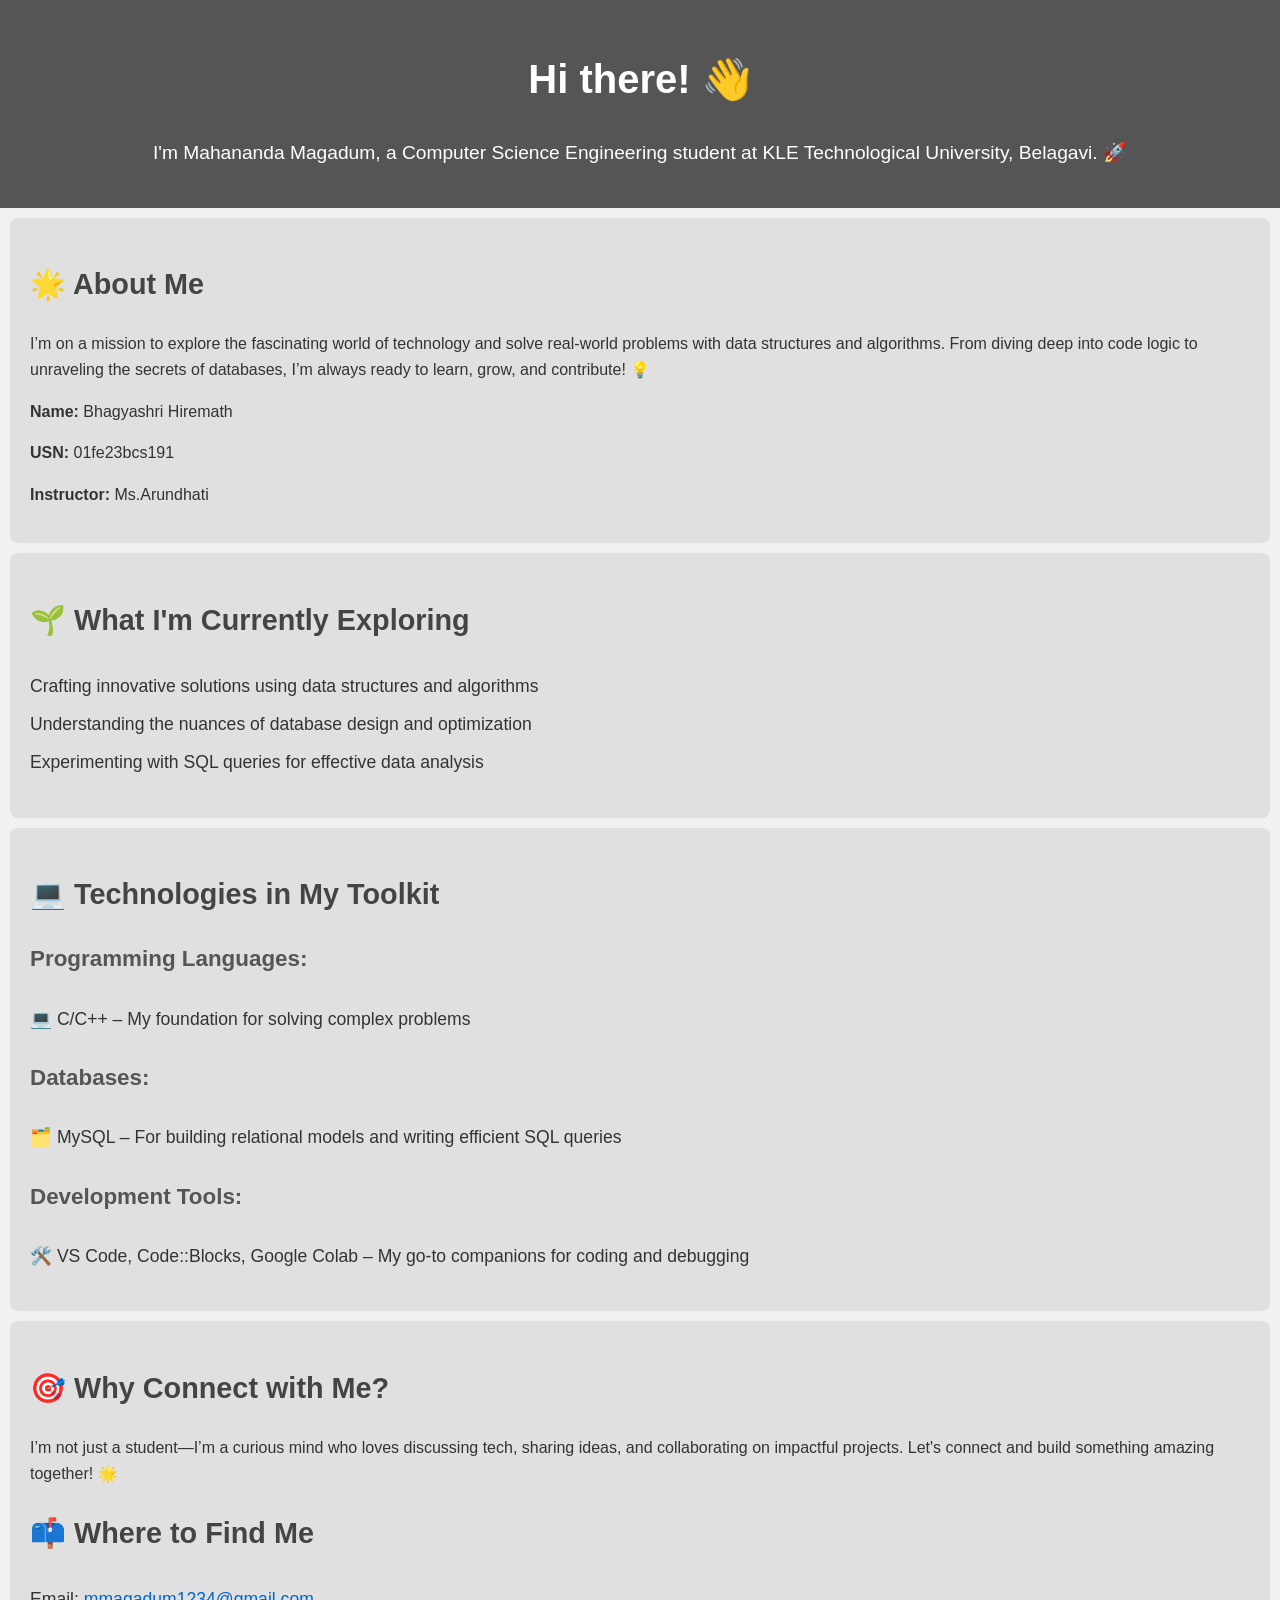
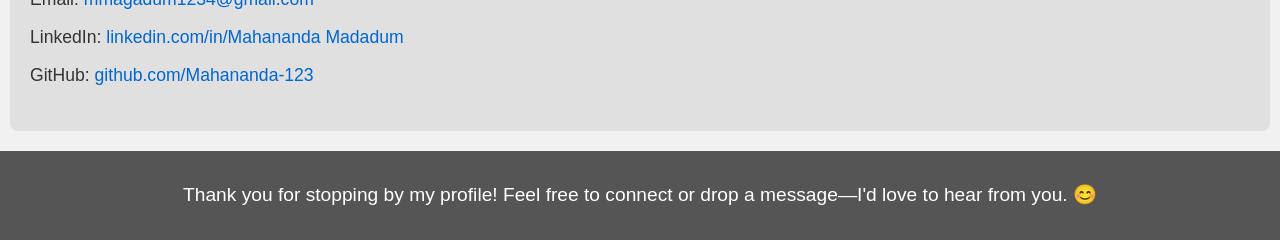
==== About me.html @ f65a514d "Update About me.html" ====
<!DOCTYPE html>
<html lang="en">
<head>
    <meta charset="UTF-8">
    <meta name="viewport" content="width=device-width, initial-scale=1.0">
    <title>Mahananda Magadum - Portfolio</title>
    <style>
        body {
            font-family: Arial, sans-serif;
            line-height: 1.6;
            background-color: #f1f1f1;
            color: #333;
            margin: 0;
            padding: 0;
            opacity: 0;
            animation: fadeIn 1s forwards;
        }

        header {
            background-color: #555;
            color: #fff;
            text-align: center;
            padding: 20px;
            animation: slideIn 1s ease-out;
        }

        header h1 {
            font-size: 2.5rem;
            animation: fadeIn 2s ease-in-out;
        }

        header p {
            font-size: 1.2rem;
            animation: fadeIn 2.5s ease-in-out;
        }

        section {
            padding: 20px;
            margin: 10px;
            background-color: #e0e0e0;
            border-radius: 8px;
            opacity: 0;
            animation: slideUp 0.8s ease-out forwards;
            animation-delay: 0.5s;
        }

        h2 {
            color: #444;
            font-size: 1.8rem;
            animation: fadeIn 2s ease-in-out;
        }

        h3 {
            color: #555;
            font-size: 1.4rem;
        }

        ul {
            list-style-type: none;
            padding: 0;
        }

        ul li {
            font-size: 1.1rem;
            padding: 5px 0;
        }

        a {
            color: #0066cc;
            text-decoration: none;
            transition: color 0.3s ease;
        }

        a:hover {
            color: hsla(24, 100%, 50%, 0.493);
            text-decoration: underline;
        }

        footer {
            background-color: #555;
            color: #fff;
            text-align: center;
            padding: 10px;
            margin-top: 20px;
            animation: fadeIn 2.5s ease-in-out;
        }

        footer p {
            font-size: 1.2rem;
        }

        /* Keyframe Animations */
        @keyframes fadeIn {
            0% { opacity: 0; }
            100% { opacity: 1; }
        }

        @keyframes slideIn {
            0% { transform: translateY(-50px); opacity: 0; }
            100% { transform: translateY(0); opacity: 1; }
        }

        @keyframes slideUp {
            0% { transform: translateY(30px); opacity: 0; }
            100% { transform: translateY(0); opacity: 1; }
        }
    </style>
</head>
<body>
    <header>
        <h1>Hi there! 👋</h1>
        <p>I'm Mahananda Magadum, a Computer Science Engineering student at KLE Technological University, Belagavi. 🚀</p>
    </header>

    <section class="about-me">
        <h2>🌟 About Me</h2>
        <p>I’m on a mission to explore the fascinating world of technology and solve real-world problems with data structures and algorithms. From diving deep into code logic to unraveling the secrets of databases, I’m always ready to learn, grow, and contribute! 💡</p>
        <p><strong>Name:</strong> Bhagyashri Hiremath</p>
        <p><strong>USN:</strong> 01fe23bcs191</p>
        <p><strong>Instructor:</strong> Ms.Arundhati</p>
    </section>


    <section class="current-exploring">
        <h2>🌱 What I'm Currently Exploring</h2>
        <ul>
            <li>Crafting innovative solutions using data structures and algorithms</li>
            <li>Understanding the nuances of database design and optimization</li>
            <li>Experimenting with SQL queries for effective data analysis</li>
        </ul>
    </section>

    <section class="technologies">
        <h2>💻 Technologies in My Toolkit</h2>
        <h3>Programming Languages:</h3>
        <ul>
            <li>💻 C/C++ – My foundation for solving complex problems</li>
        </ul>

        <h3>Databases:</h3>
        <ul>
            <li>🗂️ MySQL – For building relational models and writing efficient SQL queries</li>
        </ul>

        <h3>Development Tools:</h3>
        <ul>
            <li>🛠️ VS Code, Code::Blocks, Google Colab – My go-to companions for coding and debugging</li>
        </ul>
    </section>

    <section class="contact">
        <h2>🎯 Why Connect with Me?</h2>
        <p>I’m not just a student—I’m a curious mind who loves discussing tech, sharing ideas, and collaborating on impactful projects. Let's connect and build something amazing together! 🌟</p>
        
        <h2>📫 Where to Find Me</h2>
        <ul>
            <li>Email: <a href="mailto:mmagadum1234@gmail.com">mmagadum1234@gmail.com</a></li>
            <li>LinkedIn: <a href="https://linkedin.com/in/Mahananda Magadum">linkedin.com/in/Mahananda Madadum</a></li>
            <li>GitHub: <a href="https://github.com/Mahananda-123">github.com/Mahananda-123</a></li>
        </ul>
    </section>

    <footer>
        <p>Thank you for stopping by my profile! Feel free to connect or drop a message—I'd love to hear from you. 😊</p>
    </footer>
</body>
</html>
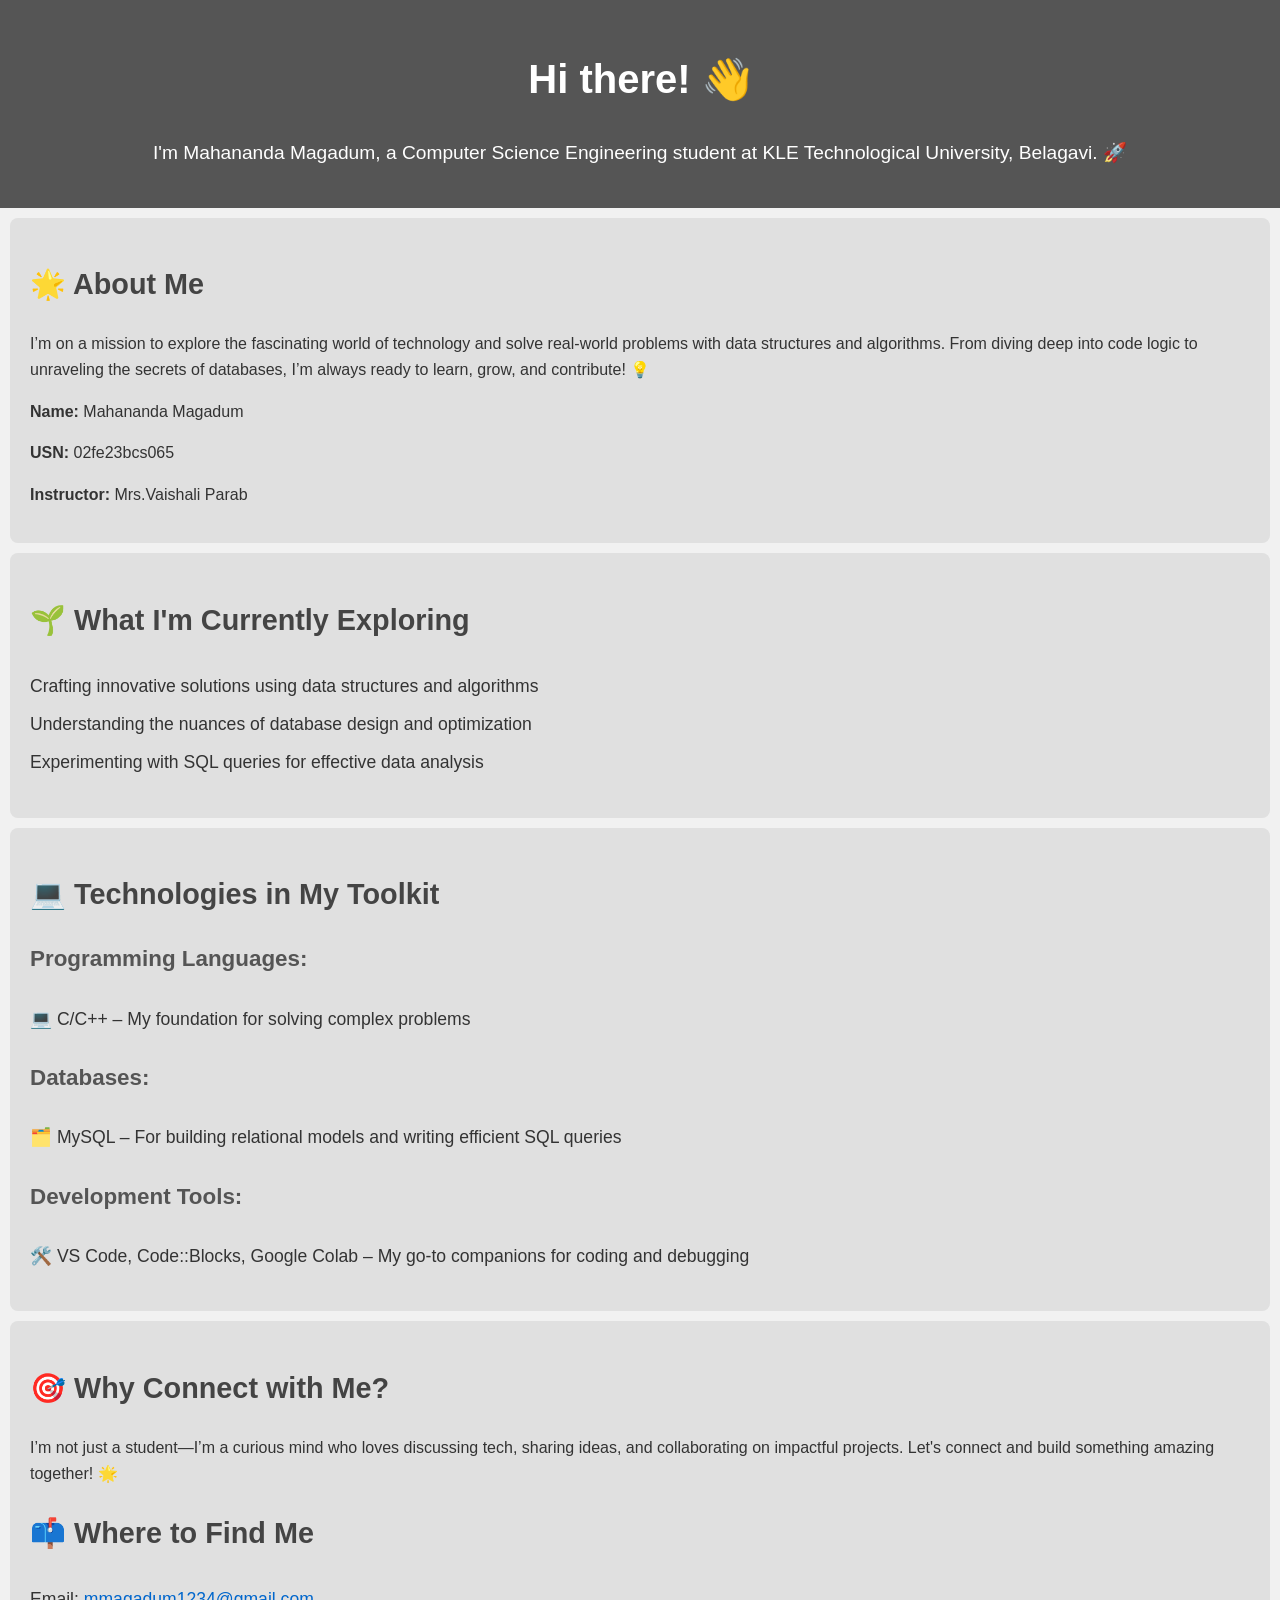
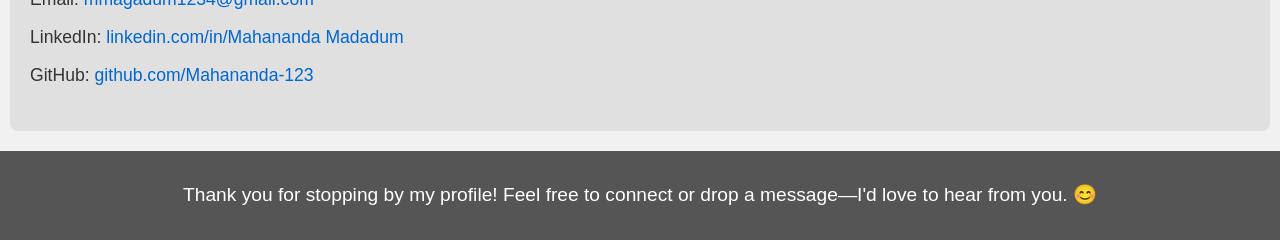
==== commit 6389ec62: "Update About me.html" ====
--- a/About me.html
+++ b/About me.html
@@ -115,9 +115,9 @@
     <section class="about-me">
         <h2>🌟 About Me</h2>
         <p>I’m on a mission to explore the fascinating world of technology and solve real-world problems with data structures and algorithms. From diving deep into code logic to unraveling the secrets of databases, I’m always ready to learn, grow, and contribute! 💡</p>
-        <p><strong>Name:</strong> Bhagyashri Hiremath</p>
-        <p><strong>USN:</strong> 01fe23bcs191</p>
-        <p><strong>Instructor:</strong> Ms.Arundhati</p>
+        <p><strong>Name:</strong> Mahananda Magadum</p>
+        <p><strong>USN:</strong> 02fe23bcs065</p>
+        <p><strong>Instructor:</strong> Mrs.Vaishali Parab</p>
     </section>
 
 
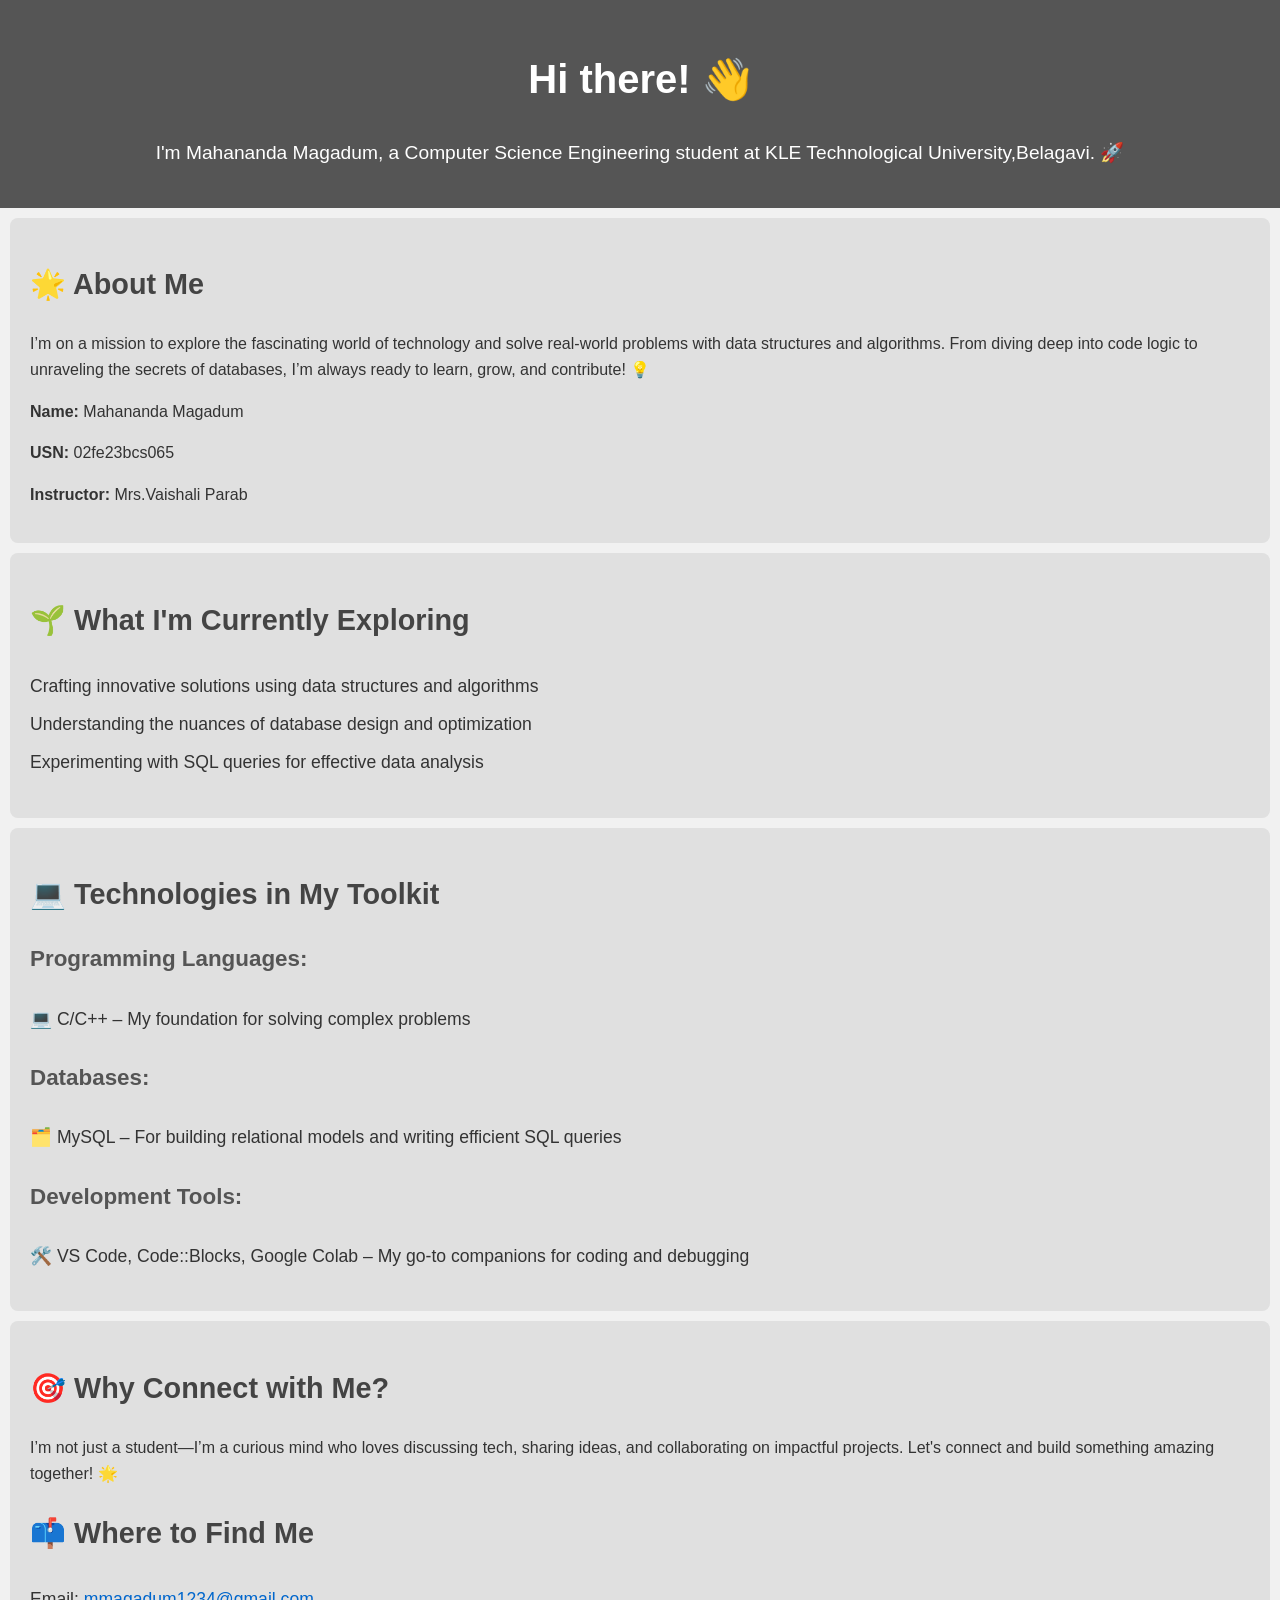
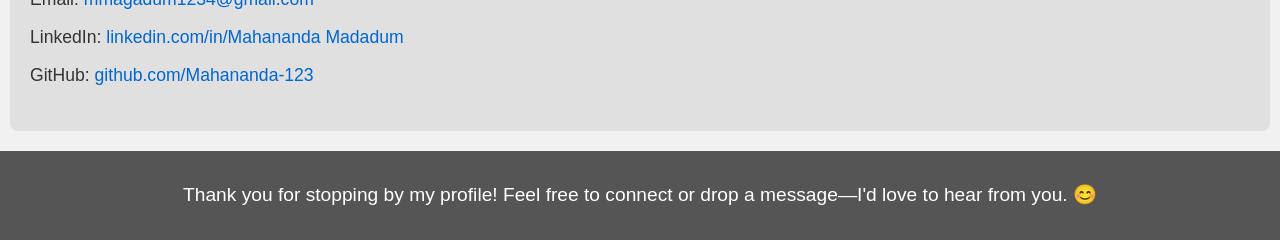
==== commit 25015e40: "Update About me.html" ====
--- a/About me.html
+++ b/About me.html
@@ -109,7 +109,7 @@
 <body>
     <header>
         <h1>Hi there! 👋</h1>
-        <p>I'm Mahananda Magadum, a Computer Science Engineering student at KLE Technological University, Belagavi. 🚀</p>
+        <p>I'm Mahananda Magadum, a Computer Science Engineering student at KLE Technological University,Belagavi. 🚀</p>
     </header>
 
     <section class="about-me">
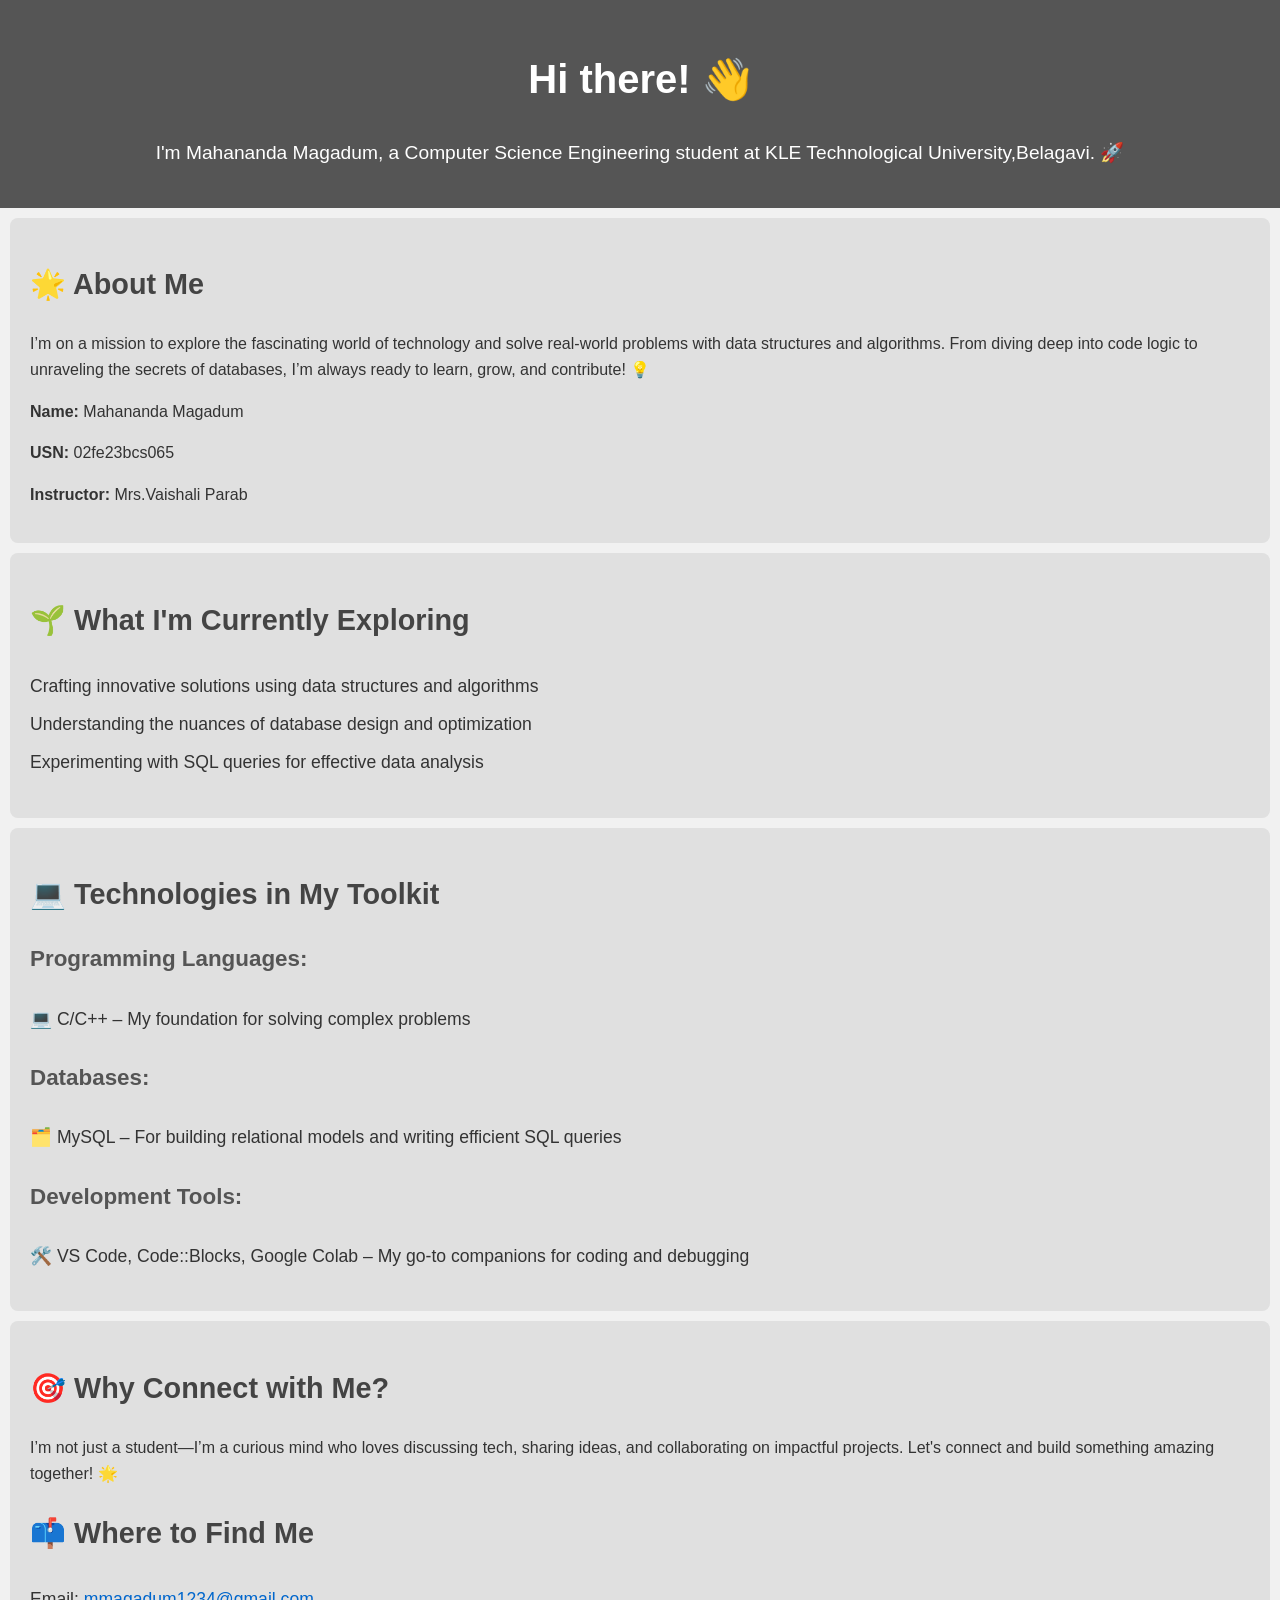
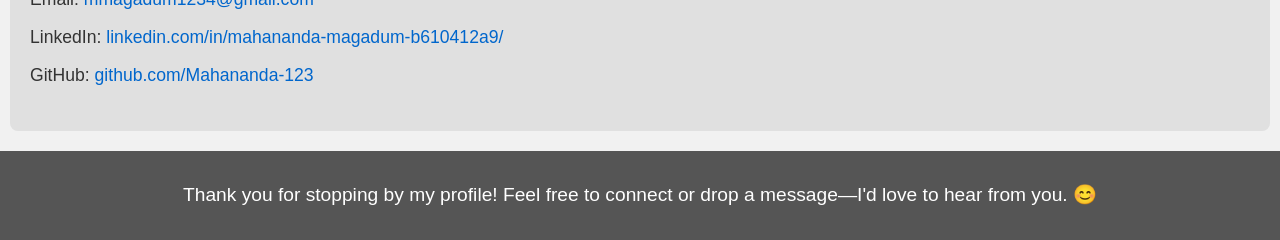
==== commit cbbf4196: "Update About me.html" ====
--- a/About me.html
+++ b/About me.html
@@ -155,7 +155,7 @@
         <h2>📫 Where to Find Me</h2>
         <ul>
             <li>Email: <a href="mailto:mmagadum1234@gmail.com">mmagadum1234@gmail.com</a></li>
-            <li>LinkedIn: <a href="https://linkedin.com/in/Mahananda Magadum">linkedin.com/in/Mahananda Madadum</a></li>
+            <li>LinkedIn: <a href="https://www.linkedin.com/in/mahananda-magadum-b610412a9/">linkedin.com/in/mahananda-magadum-b610412a9/</a></li>
             <li>GitHub: <a href="https://github.com/Mahananda-123">github.com/Mahananda-123</a></li>
         </ul>
     </section>
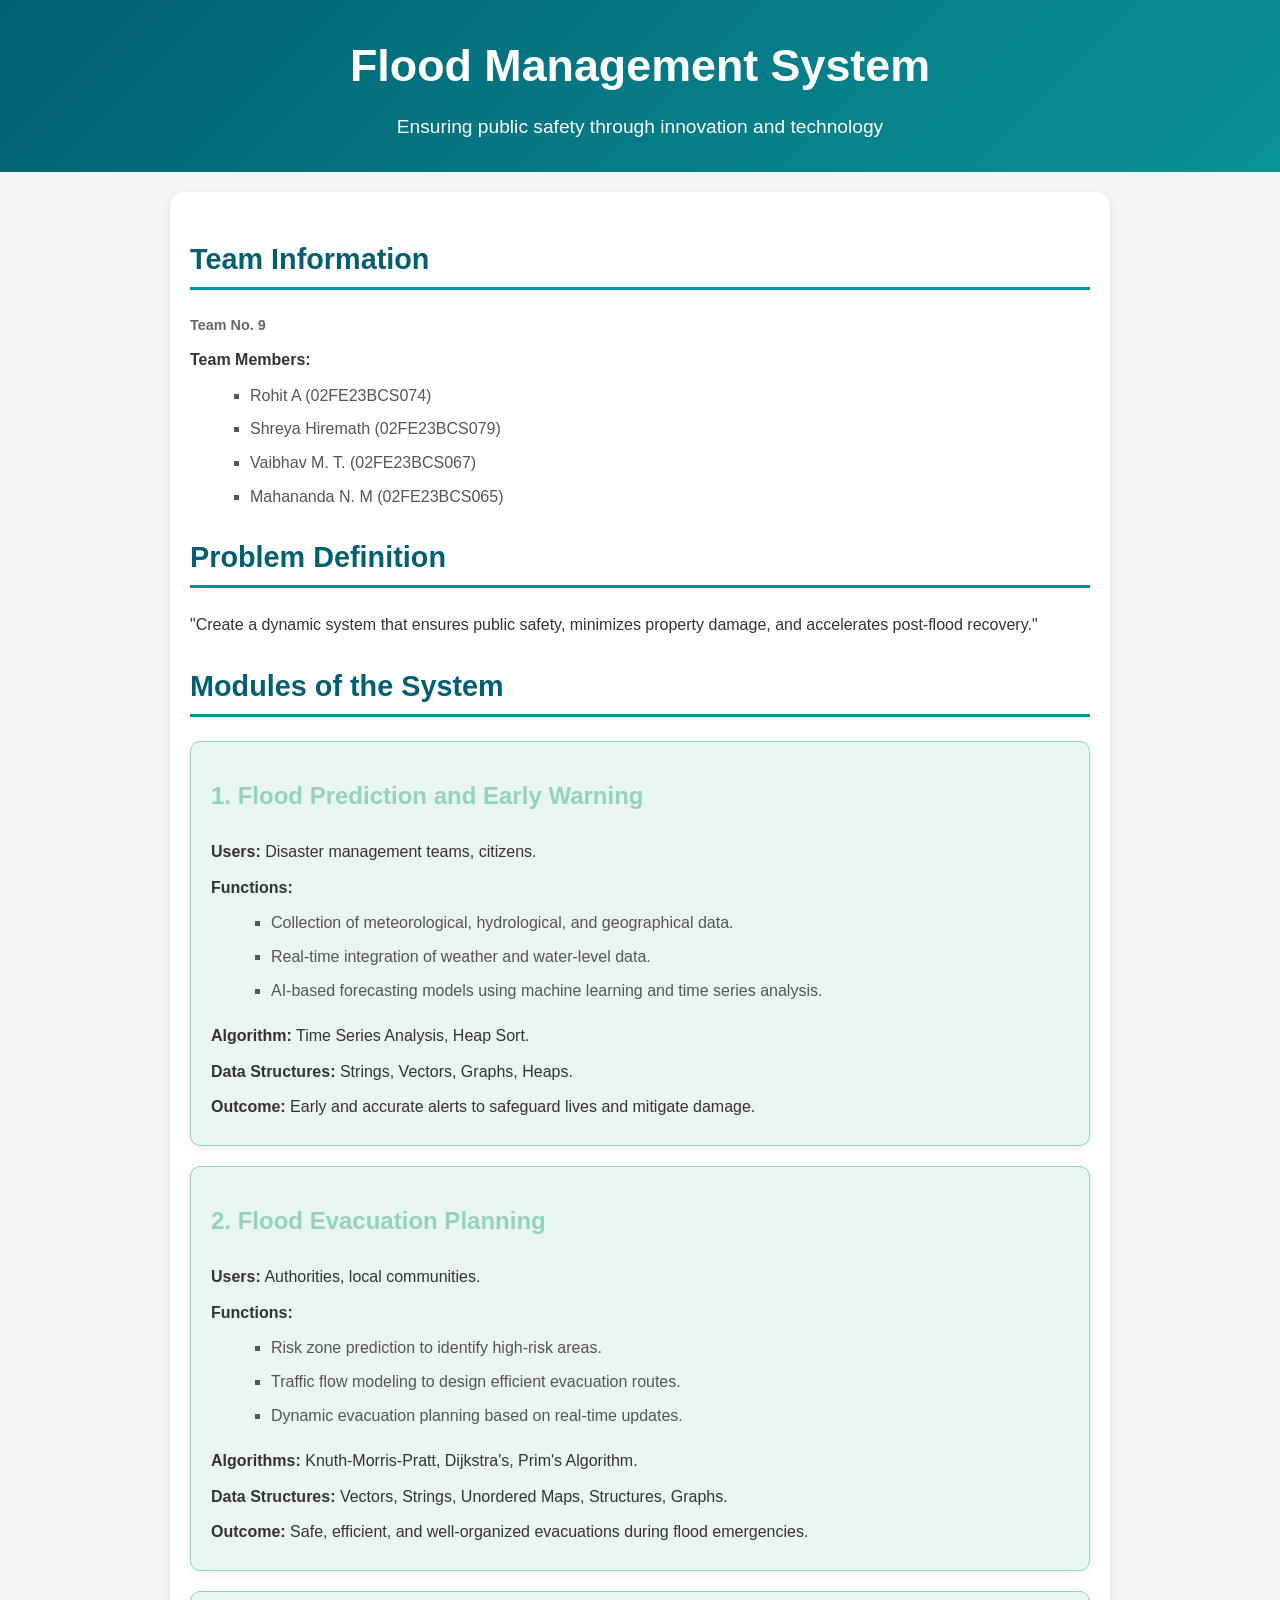
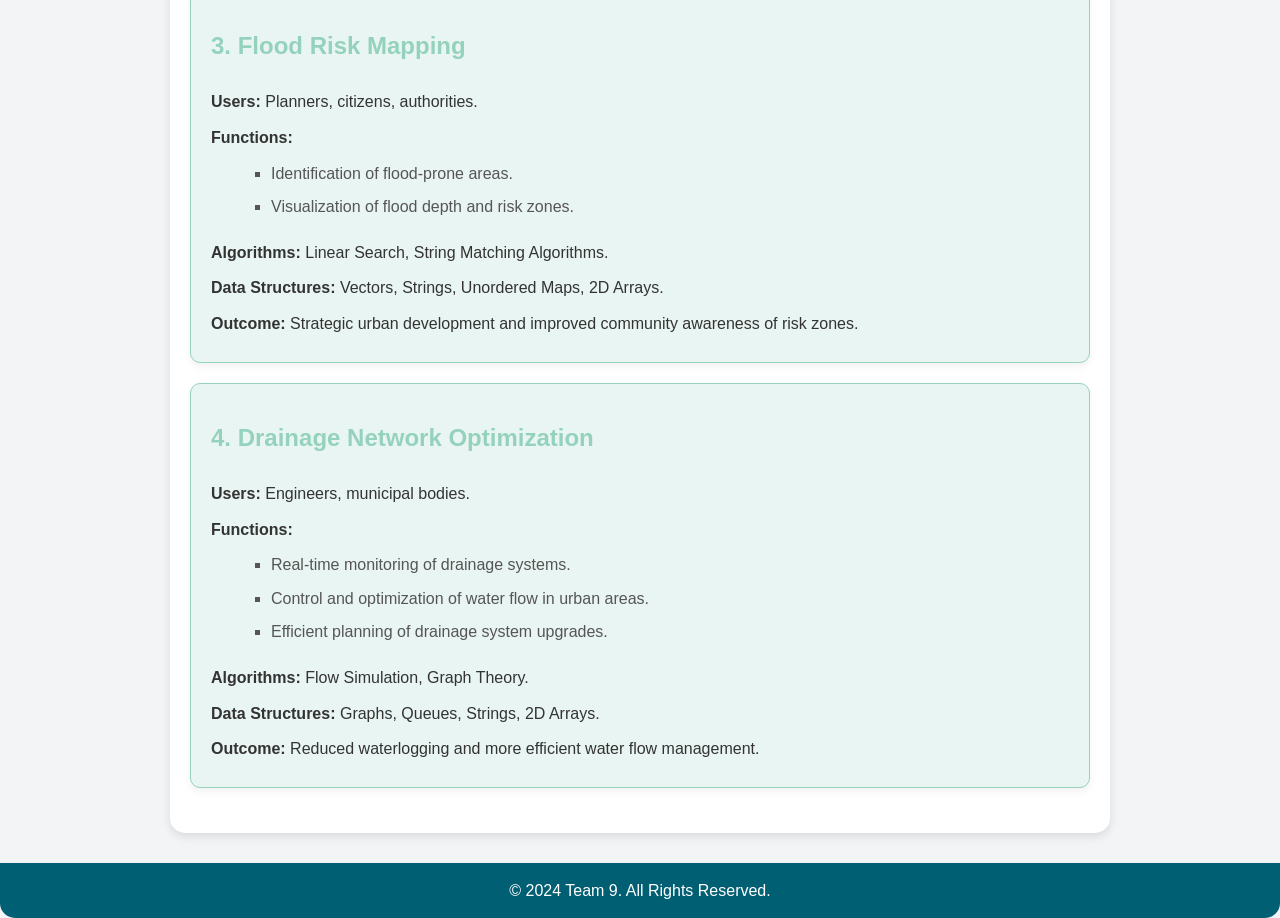
==== commit 62ac6eaf: "Update About me.html" ====
--- a/About me.html
+++ b/About me.html
@@ -3,165 +3,208 @@
 <head>
     <meta charset="UTF-8">
     <meta name="viewport" content="width=device-width, initial-scale=1.0">
-    <title>Mahananda Magadum - Portfolio</title>
+    <title>Flood Management System</title>
     <style>
         body {
-            font-family: Arial, sans-serif;
+            font-family: 'Roboto', sans-serif;
             line-height: 1.6;
-            background-color: #f1f1f1;
-            color: #333;
             margin: 0;
             padding: 0;
-            opacity: 0;
-            animation: fadeIn 1s forwards;
+            background-color: #f3f4f6;
+            color: #333;
         }
 
         header {
-            background-color: #555;
-            color: #fff;
+            background: linear-gradient(135deg, #005f73, #0a9396);
+            color: #ffffff;
             text-align: center;
+            padding: 30px 15px;
+        }
+
+        header h1 {
+            margin: 0;
+            font-size: 2.8rem;
+        }
+
+        header p {
+            margin: 10px 0 0;
+            font-size: 1.2rem;
+        }
+
+        main {
             padding: 20px;
-            animation: slideIn 1s ease-out;
-        }
-
-        header h1 {
-            font-size: 2.5rem;
-            animation: fadeIn 2s ease-in-out;
-        }
-
-        header p {
-            font-size: 1.2rem;
-            animation: fadeIn 2.5s ease-in-out;
+            max-width: 900px;
+            margin: 20px auto;
+            background: #ffffff;
+            border-radius: 15px;
+            box-shadow: 0 4px 10px rgba(0, 0, 0, 0.1);
         }
 
         section {
-            padding: 20px;
-            margin: 10px;
-            background-color: #e0e0e0;
-            border-radius: 8px;
-            opacity: 0;
-            animation: slideUp 0.8s ease-out forwards;
-            animation-delay: 0.5s;
+            margin-bottom: 25px;
         }
 
         h2 {
-            color: #444;
+            color: #005f73;
             font-size: 1.8rem;
-            animation: fadeIn 2s ease-in-out;
+            border-bottom: 3px solid #0a9396;
+            padding-bottom: 5px;
         }
 
         h3 {
+            color: #94d2bd;
+            font-size: 1.5rem;
+            margin-top: 20px;
+        }
+
+        p, ul {
+            margin: 10px 0;
+        }
+
+        ul {
+            list-style-type: square;
+            margin: 10px 0 20px 20px;
             color: #555;
-            font-size: 1.4rem;
-        }
-
-        ul {
-            list-style-type: none;
-            padding: 0;
         }
 
         ul li {
-            font-size: 1.1rem;
-            padding: 5px 0;
-        }
-
+            margin-bottom: 8px;
+        }
+
+        .team-info {
+            font-size: 0.9rem;
+            color: #666;
+            margin-bottom: 10px;
+        }
+
+        footer {
+            text-align: center;
+            padding: 15px;
+            background: #005f73;
+            color: #ffffff;
+            margin-top: 30px;
+            border-radius: 0 0 15px 15px;
+        }
+
+        footer p {
+            margin: 0;
+            font-size: 1rem;
+        }
+
+        /* Adding hover effects */
         a {
-            color: #0066cc;
+            color: #0a9396;
             text-decoration: none;
             transition: color 0.3s ease;
         }
 
         a:hover {
-            color: hsla(24, 100%, 50%, 0.493);
-            text-decoration: underline;
-        }
-
-        footer {
-            background-color: #555;
-            color: #fff;
-            text-align: center;
-            padding: 10px;
-            margin-top: 20px;
-            animation: fadeIn 2.5s ease-in-out;
-        }
-
-        footer p {
-            font-size: 1.2rem;
-        }
-
-        /* Keyframe Animations */
-        @keyframes fadeIn {
-            0% { opacity: 0; }
-            100% { opacity: 1; }
-        }
-
-        @keyframes slideIn {
-            0% { transform: translateY(-50px); opacity: 0; }
-            100% { transform: translateY(0); opacity: 1; }
-        }
-
-        @keyframes slideUp {
-            0% { transform: translateY(30px); opacity: 0; }
-            100% { transform: translateY(0); opacity: 1; }
+            color: #ee9b00;
+        }
+
+        /* Adding box styles for the modules */
+        .module {
+            background: #e9f5f2;
+            border: 1px solid #94d2bd;
+            border-radius: 10px;
+            padding: 15px 20px;
+            margin-bottom: 20px;
+            box-shadow: 0 4px 8px rgba(0, 0, 0, 0.05);
+        }
+
+        .module:hover {
+            background: #d9f0e6;
+            box-shadow: 0 6px 12px rgba(0, 0, 0, 0.1);
         }
     </style>
 </head>
 <body>
     <header>
-        <h1>Hi there! 👋</h1>
-        <p>I'm Mahananda Magadum, a Computer Science Engineering student at KLE Technological University,Belagavi. 🚀</p>
+        <h1>Flood Management System</h1>
+        <p>Ensuring public safety through innovation and technology</p>
     </header>
 
-    <section class="about-me">
-        <h2>🌟 About Me</h2>
-        <p>I’m on a mission to explore the fascinating world of technology and solve real-world problems with data structures and algorithms. From diving deep into code logic to unraveling the secrets of databases, I’m always ready to learn, grow, and contribute! 💡</p>
-        <p><strong>Name:</strong> Mahananda Magadum</p>
-        <p><strong>USN:</strong> 02fe23bcs065</p>
-        <p><strong>Instructor:</strong> Mrs.Vaishali Parab</p>
-    </section>
-
-
-    <section class="current-exploring">
-        <h2>🌱 What I'm Currently Exploring</h2>
-        <ul>
-            <li>Crafting innovative solutions using data structures and algorithms</li>
-            <li>Understanding the nuances of database design and optimization</li>
-            <li>Experimenting with SQL queries for effective data analysis</li>
-        </ul>
-    </section>
-
-    <section class="technologies">
-        <h2>💻 Technologies in My Toolkit</h2>
-        <h3>Programming Languages:</h3>
-        <ul>
-            <li>💻 C/C++ – My foundation for solving complex problems</li>
-        </ul>
-
-        <h3>Databases:</h3>
-        <ul>
-            <li>🗂️ MySQL – For building relational models and writing efficient SQL queries</li>
-        </ul>
-
-        <h3>Development Tools:</h3>
-        <ul>
-            <li>🛠️ VS Code, Code::Blocks, Google Colab – My go-to companions for coding and debugging</li>
-        </ul>
-    </section>
-
-    <section class="contact">
-        <h2>🎯 Why Connect with Me?</h2>
-        <p>I’m not just a student—I’m a curious mind who loves discussing tech, sharing ideas, and collaborating on impactful projects. Let's connect and build something amazing together! 🌟</p>
-        
-        <h2>📫 Where to Find Me</h2>
-        <ul>
-            <li>Email: <a href="mailto:mmagadum1234@gmail.com">mmagadum1234@gmail.com</a></li>
-            <li>LinkedIn: <a href="https://www.linkedin.com/in/mahananda-magadum-b610412a9/">linkedin.com/in/mahananda-magadum-b610412a9/</a></li>
-            <li>GitHub: <a href="https://github.com/Mahananda-123">github.com/Mahananda-123</a></li>
-        </ul>
-    </section>
+    <main>
+        <section>
+            <h2>Team Information</h2>
+            <p class="team-info"><strong>Team No. 9</strong></p>
+            <p><strong>Team Members:</strong></p>
+            <ul>
+                <li>Rohit A (02FE23BCS074)</li>
+                <li>Shreya Hiremath (02FE23BCS079)</li>
+                <li>Vaibhav M. T. (02FE23BCS067)</li>
+                <li>Mahananda N. M (02FE23BCS065)</li>
+            </ul>
+        </section>
+
+        <section>
+            <h2>Problem Definition</h2>
+            <p>"Create a dynamic system that ensures public safety, minimizes property damage, and accelerates post-flood recovery."</p>
+        </section>
+
+        <section>
+            <h2>Modules of the System</h2>
+
+            <div class="module">
+                <h3>1. Flood Prediction and Early Warning</h3>
+                <p><strong>Users:</strong> Disaster management teams, citizens.</p>
+                <p><strong>Functions:</strong></p>
+                <ul>
+                    <li>Collection of meteorological, hydrological, and geographical data.</li>
+                    <li>Real-time integration of weather and water-level data.</li>
+                    <li>AI-based forecasting models using machine learning and time series analysis.</li>
+                </ul>
+                <p><strong>Algorithm:</strong> Time Series Analysis, Heap Sort.</p>
+                <p><strong>Data Structures:</strong> Strings, Vectors, Graphs, Heaps.</p>
+                <p><strong>Outcome:</strong> Early and accurate alerts to safeguard lives and mitigate damage.</p>
+            </div>
+
+            <div class="module">
+                <h3>2. Flood Evacuation Planning</h3>
+                <p><strong>Users:</strong> Authorities, local communities.</p>
+                <p><strong>Functions:</strong></p>
+                <ul>
+                    <li>Risk zone prediction to identify high-risk areas.</li>
+                    <li>Traffic flow modeling to design efficient evacuation routes.</li>
+                    <li>Dynamic evacuation planning based on real-time updates.</li>
+                </ul>
+                <p><strong>Algorithms:</strong> Knuth-Morris-Pratt, Dijkstra's, Prim's Algorithm.</p>
+                <p><strong>Data Structures:</strong> Vectors, Strings, Unordered Maps, Structures, Graphs.</p>
+                <p><strong>Outcome:</strong> Safe, efficient, and well-organized evacuations during flood emergencies.</p>
+            </div>
+
+            <div class="module">
+                <h3>3. Flood Risk Mapping</h3>
+                <p><strong>Users:</strong> Planners, citizens, authorities.</p>
+                <p><strong>Functions:</strong></p>
+                <ul>
+                    <li>Identification of flood-prone areas.</li>
+                    <li>Visualization of flood depth and risk zones.</li>
+                </ul>
+                <p><strong>Algorithms:</strong> Linear Search, String Matching Algorithms.</p>
+                <p><strong>Data Structures:</strong> Vectors, Strings, Unordered Maps, 2D Arrays.</p>
+                <p><strong>Outcome:</strong> Strategic urban development and improved community awareness of risk zones.</p>
+            </div>
+
+            <div class="module">
+                <h3>4. Drainage Network Optimization</h3>
+                <p><strong>Users:</strong> Engineers, municipal bodies.</p>
+                <p><strong>Functions:</strong></p>
+                <ul>
+                    <li>Real-time monitoring of drainage systems.</li>
+                    <li>Control and optimization of water flow in urban areas.</li>
+                    <li>Efficient planning of drainage system upgrades.</li>
+                </ul>
+                <p><strong>Algorithms:</strong> Flow Simulation, Graph Theory.</p>
+                <p><strong>Data Structures:</strong> Graphs, Queues, Strings, 2D Arrays.</p>
+                <p><strong>Outcome:</strong> Reduced waterlogging and more efficient water flow management.</p>
+            </div>
+        </section>
+    </main>
 
     <footer>
-        <p>Thank you for stopping by my profile! Feel free to connect or drop a message—I'd love to hear from you. 😊</p>
+        <p>&copy; 2024 Team 9. All Rights Reserved.</p>
     </footer>
 </body>
 </html>
+
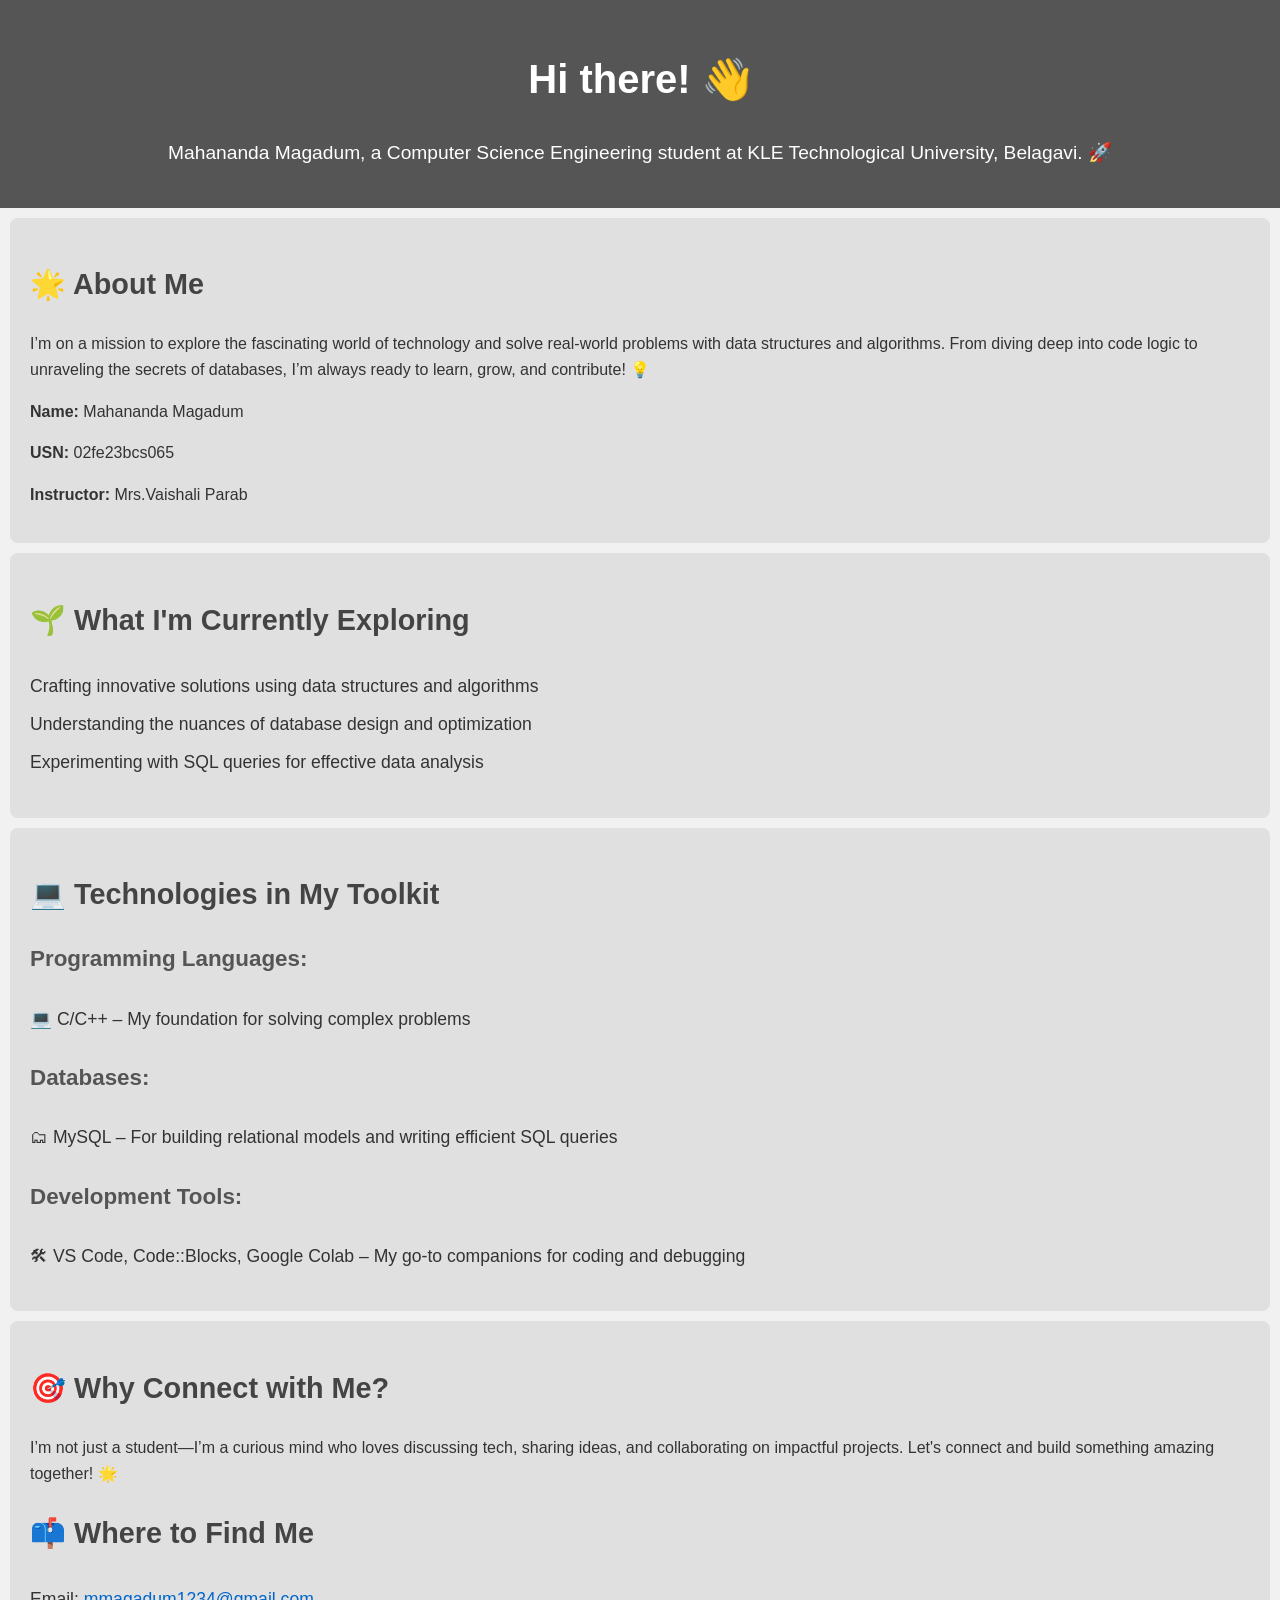
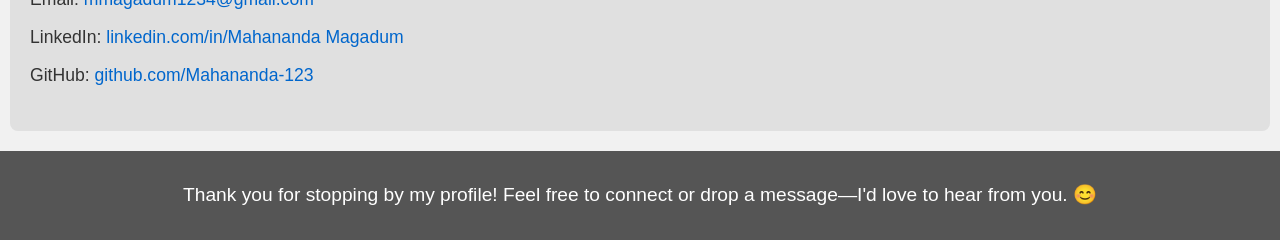
==== commit 0811fce6: "Update About me.html" ====
--- a/About me.html
+++ b/About me.html
@@ -3,207 +3,165 @@
 <head>
     <meta charset="UTF-8">
     <meta name="viewport" content="width=device-width, initial-scale=1.0">
-    <title>Flood Management System</title>
+    <title>Mahananda Magadum- Portfolio</title>
     <style>
         body {
-            font-family: 'Roboto', sans-serif;
+            font-family: Arial, sans-serif;
             line-height: 1.6;
+            background-color: #f1f1f1;
+            color: #333;
             margin: 0;
             padding: 0;
-            background-color: #f3f4f6;
-            color: #333;
+            opacity: 0;
+            animation: fadeIn 1s forwards;
         }
 
         header {
-            background: linear-gradient(135deg, #005f73, #0a9396);
-            color: #ffffff;
+            background-color: #555;
+            color: #fff;
             text-align: center;
-            padding: 30px 15px;
+            padding: 20px;
+            animation: slideIn 1s ease-out;
         }
 
         header h1 {
-            margin: 0;
-            font-size: 2.8rem;
+            font-size: 2.5rem;
+            animation: fadeIn 2s ease-in-out;
         }
 
         header p {
-            margin: 10px 0 0;
             font-size: 1.2rem;
-        }
-
-        main {
-            padding: 20px;
-            max-width: 900px;
-            margin: 20px auto;
-            background: #ffffff;
-            border-radius: 15px;
-            box-shadow: 0 4px 10px rgba(0, 0, 0, 0.1);
+            animation: fadeIn 2.5s ease-in-out;
         }
 
         section {
-            margin-bottom: 25px;
+            padding: 20px;
+            margin: 10px;
+            background-color: #e0e0e0;
+            border-radius: 8px;
+            opacity: 0;
+            animation: slideUp 0.8s ease-out forwards;
+            animation-delay: 0.5s;
         }
 
         h2 {
-            color: #005f73;
+            color: #444;
             font-size: 1.8rem;
-            border-bottom: 3px solid #0a9396;
-            padding-bottom: 5px;
+            animation: fadeIn 2s ease-in-out;
         }
 
         h3 {
-            color: #94d2bd;
-            font-size: 1.5rem;
-            margin-top: 20px;
-        }
-
-        p, ul {
-            margin: 10px 0;
+            color: #555;
+            font-size: 1.4rem;
         }
 
         ul {
-            list-style-type: square;
-            margin: 10px 0 20px 20px;
-            color: #555;
+            list-style-type: none;
+            padding: 0;
         }
 
         ul li {
-            margin-bottom: 8px;
+            font-size: 1.1rem;
+            padding: 5px 0;
         }
 
-        .team-info {
-            font-size: 0.9rem;
-            color: #666;
-            margin-bottom: 10px;
-        }
-
-        footer {
-            text-align: center;
-            padding: 15px;
-            background: #005f73;
-            color: #ffffff;
-            margin-top: 30px;
-            border-radius: 0 0 15px 15px;
-        }
-
-        footer p {
-            margin: 0;
-            font-size: 1rem;
-        }
-
-        /* Adding hover effects */
         a {
-            color: #0a9396;
+            color: #0066cc;
             text-decoration: none;
             transition: color 0.3s ease;
         }
 
         a:hover {
-            color: #ee9b00;
+            color: hsla(24, 100%, 50%, 0.493);
+            text-decoration: underline;
         }
 
-        /* Adding box styles for the modules */
-        .module {
-            background: #e9f5f2;
-            border: 1px solid #94d2bd;
-            border-radius: 10px;
-            padding: 15px 20px;
-            margin-bottom: 20px;
-            box-shadow: 0 4px 8px rgba(0, 0, 0, 0.05);
+        footer {
+            background-color: #555;
+            color: #fff;
+            text-align: center;
+            padding: 10px;
+            margin-top: 20px;
+            animation: fadeIn 2.5s ease-in-out;
         }
 
-        .module:hover {
-            background: #d9f0e6;
-            box-shadow: 0 6px 12px rgba(0, 0, 0, 0.1);
+        footer p {
+            font-size: 1.2rem;
+        }
+
+        /* Keyframe Animations */
+        @keyframes fadeIn {
+            0% { opacity: 0; }
+            100% { opacity: 1; }
+        }
+
+        @keyframes slideIn {
+            0% { transform: translateY(-50px); opacity: 0; }
+            100% { transform: translateY(0); opacity: 1; }
+        }
+
+        @keyframes slideUp {
+            0% { transform: translateY(30px); opacity: 0; }
+            100% { transform: translateY(0); opacity: 1; }
         }
     </style>
 </head>
 <body>
     <header>
-        <h1>Flood Management System</h1>
-        <p>Ensuring public safety through innovation and technology</p>
+        <h1>Hi there! 👋</h1>
+        <p>Mahananda Magadum, a Computer Science Engineering student at KLE Technological University, Belagavi. 🚀</p>
     </header>
 
-    <main>
-        <section>
-            <h2>Team Information</h2>
-            <p class="team-info"><strong>Team No. 9</strong></p>
-            <p><strong>Team Members:</strong></p>
-            <ul>
-                <li>Rohit A (02FE23BCS074)</li>
-                <li>Shreya Hiremath (02FE23BCS079)</li>
-                <li>Vaibhav M. T. (02FE23BCS067)</li>
-                <li>Mahananda N. M (02FE23BCS065)</li>
-            </ul>
-        </section>
+    <section class="about-me">
+        <h2>🌟 About Me</h2>
+        <p>I’m on a mission to explore the fascinating world of technology and solve real-world problems with data structures and algorithms. From diving deep into code logic to unraveling the secrets of databases, I’m always ready to learn, grow, and contribute! 💡</p>
+        <p><strong>Name:</strong> Mahananda Magadum</p>
+        <p><strong>USN:</strong> 02fe23bcs065</p>
+        <p><strong>Instructor:</strong> Mrs.Vaishali Parab</p>
+    </section>
 
-        <section>
-            <h2>Problem Definition</h2>
-            <p>"Create a dynamic system that ensures public safety, minimizes property damage, and accelerates post-flood recovery."</p>
-        </section>
 
-        <section>
-            <h2>Modules of the System</h2>
+    <section class="current-exploring">
+        <h2>🌱 What I'm Currently Exploring</h2>
+        <ul>
+            <li>Crafting innovative solutions using data structures and algorithms</li>
+            <li>Understanding the nuances of database design and optimization</li>
+            <li>Experimenting with SQL queries for effective data analysis</li>
+        </ul>
+    </section>
 
-            <div class="module">
-                <h3>1. Flood Prediction and Early Warning</h3>
-                <p><strong>Users:</strong> Disaster management teams, citizens.</p>
-                <p><strong>Functions:</strong></p>
-                <ul>
-                    <li>Collection of meteorological, hydrological, and geographical data.</li>
-                    <li>Real-time integration of weather and water-level data.</li>
-                    <li>AI-based forecasting models using machine learning and time series analysis.</li>
-                </ul>
-                <p><strong>Algorithm:</strong> Time Series Analysis, Heap Sort.</p>
-                <p><strong>Data Structures:</strong> Strings, Vectors, Graphs, Heaps.</p>
-                <p><strong>Outcome:</strong> Early and accurate alerts to safeguard lives and mitigate damage.</p>
-            </div>
+    <section class="technologies">
+        <h2>💻 Technologies in My Toolkit</h2>
+        <h3>Programming Languages:</h3>
+        <ul>
+            <li>💻 C/C++ – My foundation for solving complex problems</li>
+        </ul>
 
-            <div class="module">
-                <h3>2. Flood Evacuation Planning</h3>
-                <p><strong>Users:</strong> Authorities, local communities.</p>
-                <p><strong>Functions:</strong></p>
-                <ul>
-                    <li>Risk zone prediction to identify high-risk areas.</li>
-                    <li>Traffic flow modeling to design efficient evacuation routes.</li>
-                    <li>Dynamic evacuation planning based on real-time updates.</li>
-                </ul>
-                <p><strong>Algorithms:</strong> Knuth-Morris-Pratt, Dijkstra's, Prim's Algorithm.</p>
-                <p><strong>Data Structures:</strong> Vectors, Strings, Unordered Maps, Structures, Graphs.</p>
-                <p><strong>Outcome:</strong> Safe, efficient, and well-organized evacuations during flood emergencies.</p>
-            </div>
+        <h3>Databases:</h3>
+        <ul>
+            <li>🗂 MySQL – For building relational models and writing efficient SQL queries</li>
+        </ul>
 
-            <div class="module">
-                <h3>3. Flood Risk Mapping</h3>
-                <p><strong>Users:</strong> Planners, citizens, authorities.</p>
-                <p><strong>Functions:</strong></p>
-                <ul>
-                    <li>Identification of flood-prone areas.</li>
-                    <li>Visualization of flood depth and risk zones.</li>
-                </ul>
-                <p><strong>Algorithms:</strong> Linear Search, String Matching Algorithms.</p>
-                <p><strong>Data Structures:</strong> Vectors, Strings, Unordered Maps, 2D Arrays.</p>
-                <p><strong>Outcome:</strong> Strategic urban development and improved community awareness of risk zones.</p>
-            </div>
+        <h3>Development Tools:</h3>
+        <ul>
+            <li>🛠 VS Code, Code::Blocks, Google Colab – My go-to companions for coding and debugging</li>
+        </ul>
+    </section>
 
-            <div class="module">
-                <h3>4. Drainage Network Optimization</h3>
-                <p><strong>Users:</strong> Engineers, municipal bodies.</p>
-                <p><strong>Functions:</strong></p>
-                <ul>
-                    <li>Real-time monitoring of drainage systems.</li>
-                    <li>Control and optimization of water flow in urban areas.</li>
-                    <li>Efficient planning of drainage system upgrades.</li>
-                </ul>
-                <p><strong>Algorithms:</strong> Flow Simulation, Graph Theory.</p>
-                <p><strong>Data Structures:</strong> Graphs, Queues, Strings, 2D Arrays.</p>
-                <p><strong>Outcome:</strong> Reduced waterlogging and more efficient water flow management.</p>
-            </div>
-        </section>
-    </main>
+    <section class="contact">
+        <h2>🎯 Why Connect with Me?</h2>
+        <p>I’m not just a student—I’m a curious mind who loves discussing tech, sharing ideas, and collaborating on impactful projects. Let's connect and build something amazing together! 🌟</p>
+        
+        <h2>📫 Where to Find Me</h2>
+        <ul>
+            <li>Email: <a href="mailto:mmagadum1234@gmail.com">mmagadum1234@gmail.com</a></li>
+            <li>LinkedIn: <a href="https://linkedin.com/in/Mahananda Magadum">linkedin.com/in/Mahananda Magadum</a></li>
+            <li>GitHub: <a href="https://github.com/Mahananda-123">github.com/Mahananda-123</a></li>
+        </ul>
+    </section>
 
     <footer>
-        <p>&copy; 2024 Team 9. All Rights Reserved.</p>
+        <p>Thank you for stopping by my profile! Feel free to connect or drop a message—I'd love to hear from you. 😊</p>
     </footer>
 </body>
 </html>
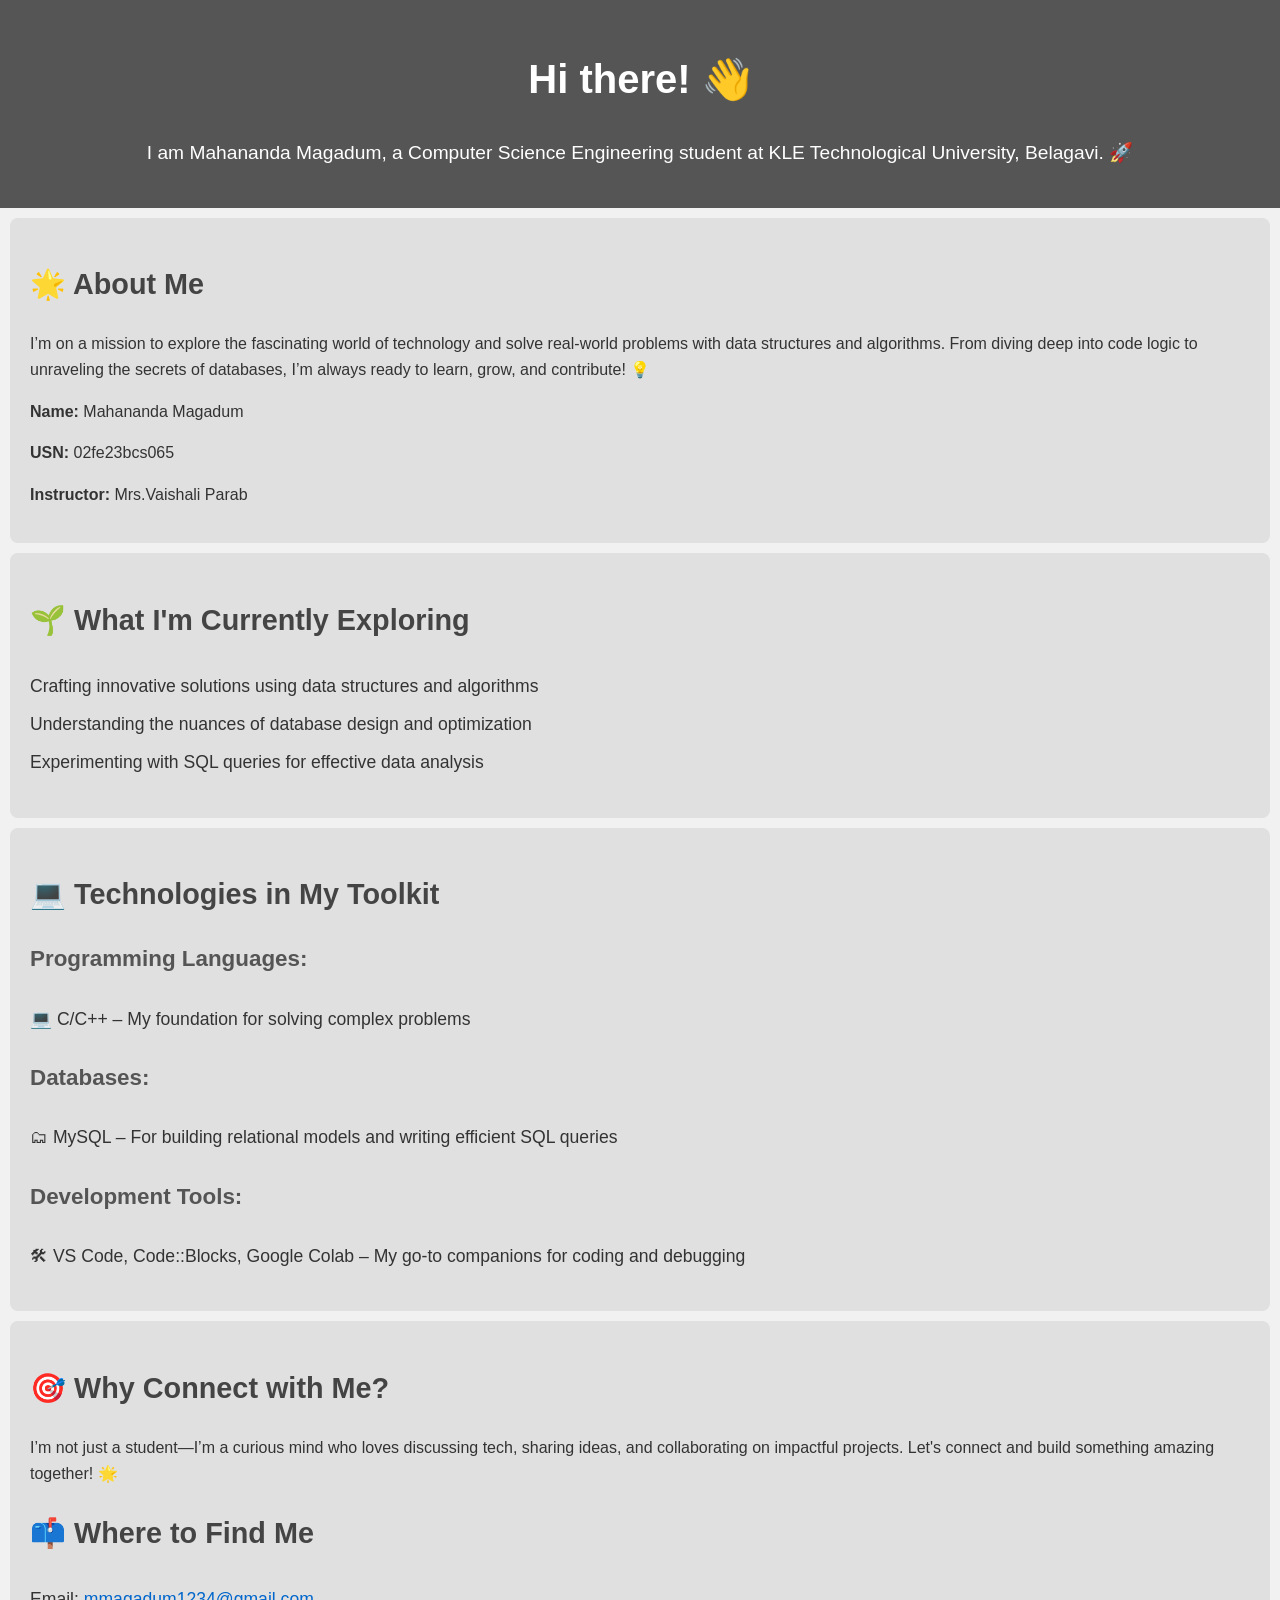
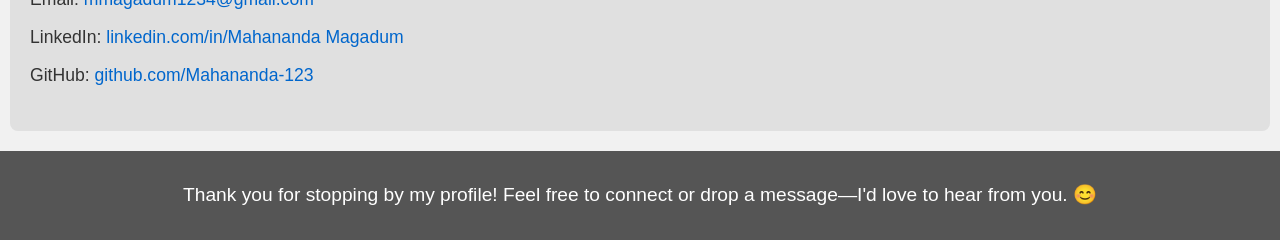
==== commit 3bba353b: "Update About me.html" ====
--- a/About me.html
+++ b/About me.html
@@ -109,7 +109,7 @@
 <body>
     <header>
         <h1>Hi there! 👋</h1>
-        <p>Mahananda Magadum, a Computer Science Engineering student at KLE Technological University, Belagavi. 🚀</p>
+        <p>I am Mahananda Magadum, a Computer Science Engineering student at KLE Technological University, Belagavi. 🚀</p>
     </header>
 
     <section class="about-me">
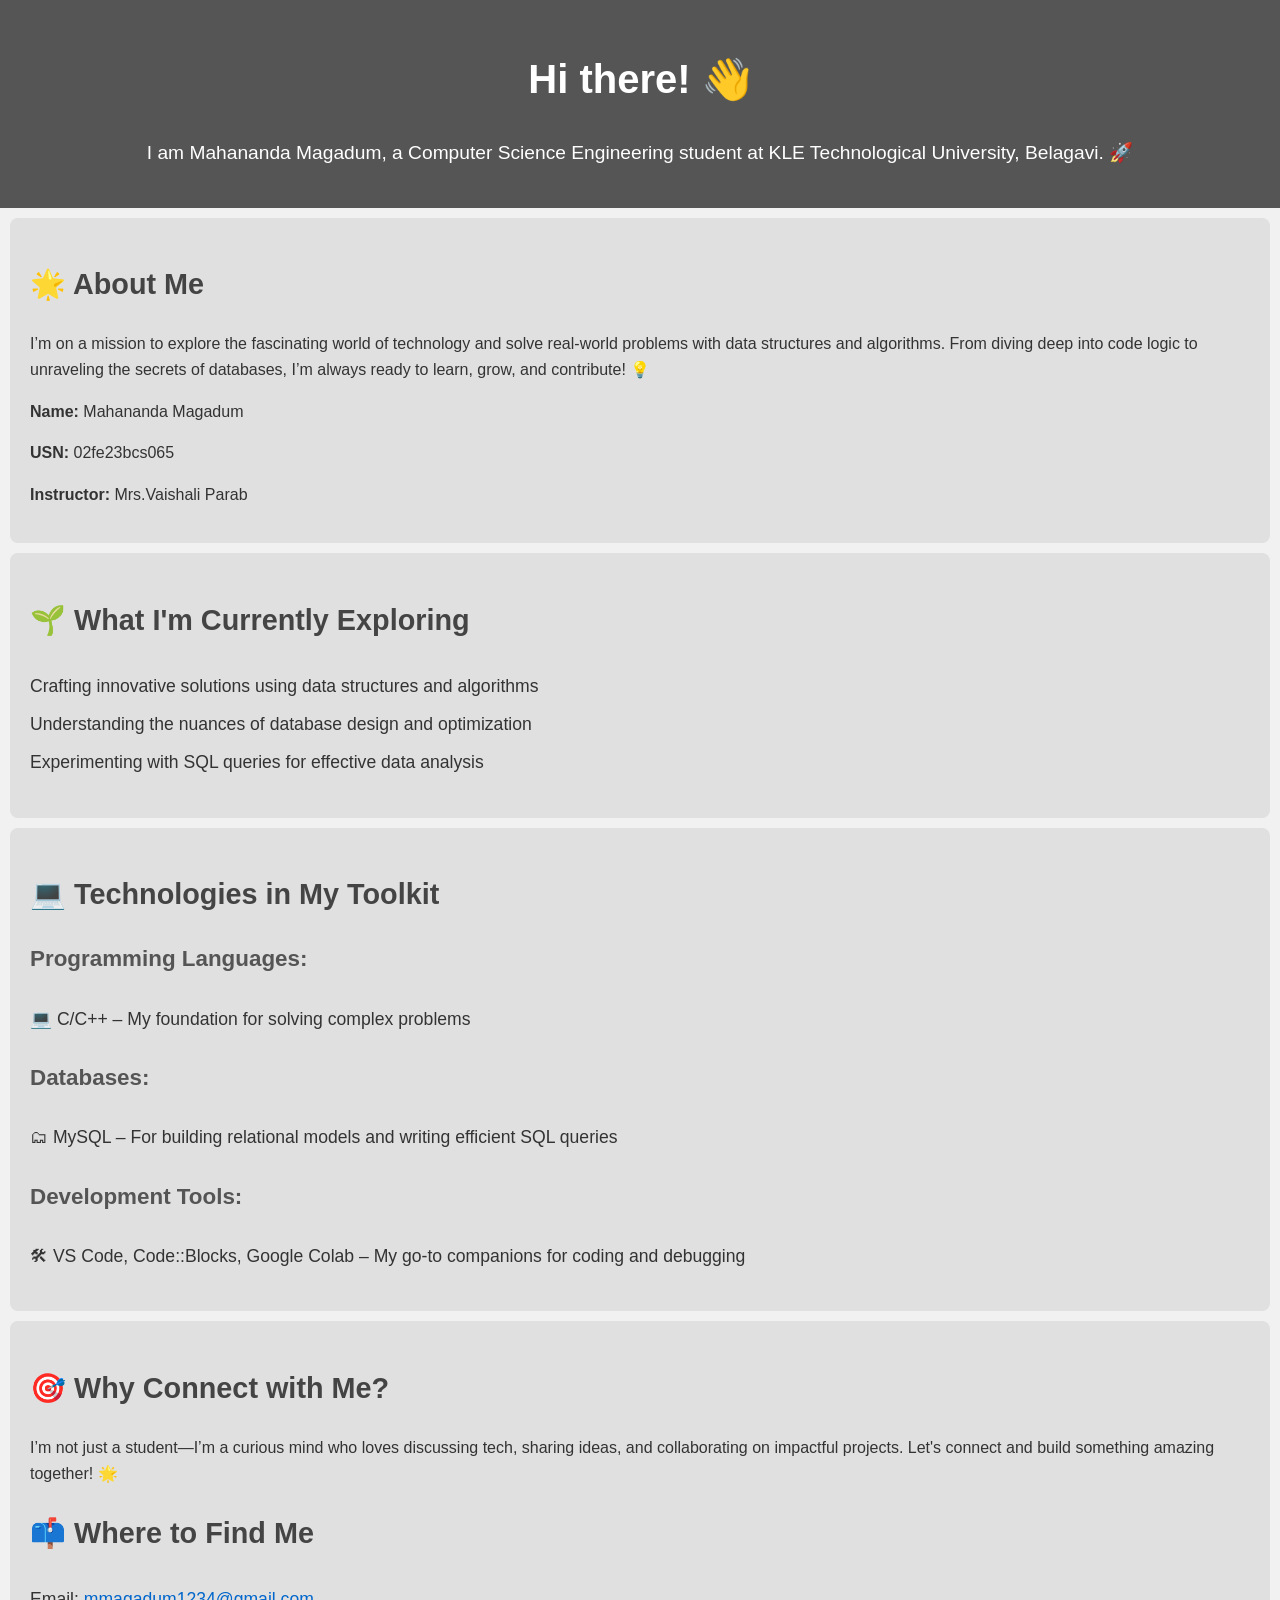
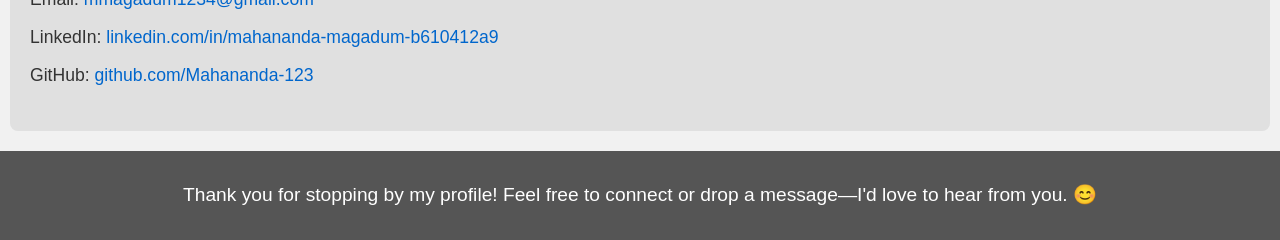
==== commit e84c0314: "Update About me.html" ====
--- a/About me.html
+++ b/About me.html
@@ -155,7 +155,7 @@
         <h2>📫 Where to Find Me</h2>
         <ul>
             <li>Email: <a href="mailto:mmagadum1234@gmail.com">mmagadum1234@gmail.com</a></li>
-            <li>LinkedIn: <a href="https://linkedin.com/in/Mahananda Magadum">linkedin.com/in/Mahananda Magadum</a></li>
+            <li>LinkedIn: <a href="www.linkedin.com/in/mahananda-magadum-b610412a9">linkedin.com/in/mahananda-magadum-b610412a9</a></li>
             <li>GitHub: <a href="https://github.com/Mahananda-123">github.com/Mahananda-123</a></li>
         </ul>
     </section>
